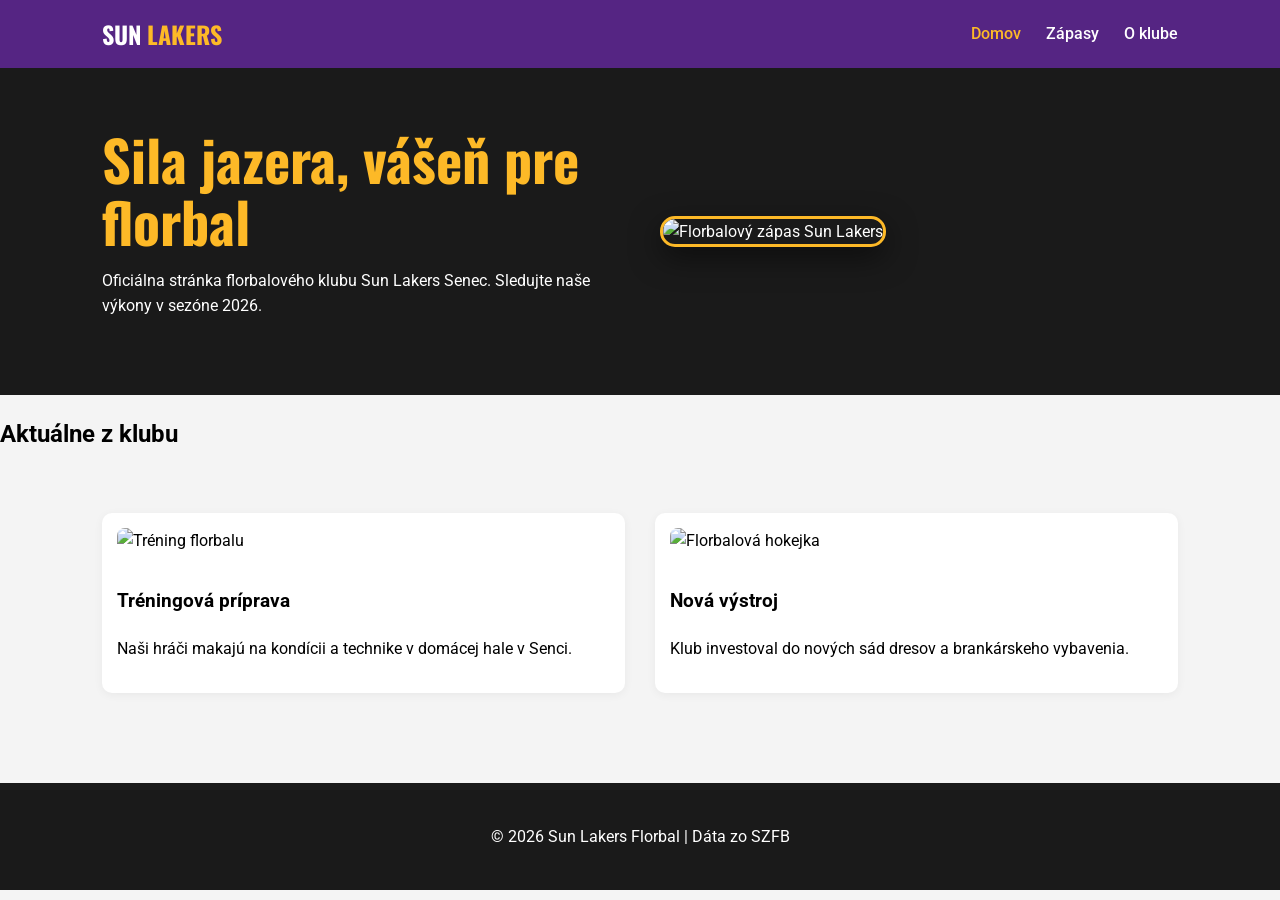
==== index.html @ 27f2896e "Add files via upload" ====
<!DOCTYPE html>
<html lang="sk">
<head>
    <meta charset="UTF-8">
    <meta name="viewport" content="width=device-width, initial-scale=1.0">
    <title>Sun Lakers - Florbalový klub</title>
    <link rel="stylesheet" href="style.css">
    <link href="https://fonts.googleapis.com/css2?family=Oswald:wght@500;700&family=Roboto:wght@300;400;700&display=swap" rel="stylesheet">
</head>
<body>
    <nav>
        <div class="logo">SUN <span>LAKERS</span></div>
        <ul>
            <li><a href="index.html" class="active">Domov</a></li>
            <li><a href="zapasy.html">Zápasy</a></li>
            <li><a href="klub.html">O klube</a></li>
        </ul>
    </nav>

    <header class="hero">
        <div class="hero-content-wrapper">
            <div class="hero-text">
                <h1>Sila jazera, vášeň pre florbal</h1>
                <p>Oficiálna stránka florbalového klubu Sun Lakers Senec. Sledujte naše výkony v sezóne 2026.</p>
            </div>
            <div class="hero-image-main">
                <img src="https://images.unsplash.com/photo-1544698310-74ea9d1c8288?auto=format&fit=crop&q=80&w=800" alt="Florbalový zápas Sun Lakers">
            </div>
        </div>
    </header>

    <section class="news-preview">
        <h2>Aktuálne z klubu</h2>
        <div class="news-grid">
            <div class="news-item">
                <img src="https://images.unsplash.com/photo-1580748141549-71748d60bdc9?auto=format&fit=crop&q=80&w=400" alt="Tréning florbalu">
                <h3>Tréningová príprava</h3>
                <p>Naši hráči makajú na kondícii a technike v domácej hale v Senci.</p>
            </div>
            <div class="news-item">
                <img src="https://images.unsplash.com/photo-1511067007398-7e4b90cfa4bc?auto=format&fit=crop&q=80&w=400" alt="Florbalová hokejka">
                <h3>Nová výstroj</h3>
                <p>Klub investoval do nových sád dresov a brankárskeho vybavenia.</p>
            </div>
        </div>
    </section>

    <footer>
        <p>&copy; 2026 Sun Lakers Florbal | Dáta zo SZFB</p>
    </footer>
</body>
</html>
---- style.css ----
:root {
    --primary: #fdb927;
    --secondary: #552583;
    --dark: #1a1a1a;
    --white: #ffffff;
    --gray: #f4f4f4;
}

* {
    box-sizing: border-box;
}

body {
    font-family: 'Roboto', sans-serif;
    margin: 0;
    background: var(--gray);
    line-height: 1.6;
}

/* Navigácia */
nav {
    background: var(--secondary);
    display: flex;
    justify-content: space-between;
    align-items: center;
    padding: 15px 8%;
    position: sticky;
    top: 0;
    z-index: 1000;
}

.logo {
    font-family: 'Oswald', sans-serif;
    font-size: 24px;
    color: white;
    font-weight: 700;
}

.logo span {
    color: var(--primary);
}

nav ul {
    list-style: none;
    display: flex;
    padding: 0;
    margin: 0;
}

nav ul li {
    margin-left: 25px;
}

nav ul li a {
    color: white;
    text-decoration: none;
    font-weight: 500;
    transition: 0.3s;
}

nav ul li a:hover,
nav ul li a.active {
    color: var(--primary);
}

/* Hero Sekcia */
.hero {
    background: var(--dark);
    color: white;
    padding: 60px 8%;
}

.hero-content-wrapper {
    display: flex;
    align-items: center;
    justify-content: space-between;
    gap: 40px;
    max-width: 1200px;
    margin: auto;
}

.hero-text {
    flex: 1;
}

.hero-text h1 {
    font-family: 'Oswald', sans-serif;
    font-size: 3.5rem;
    color: var(--primary);
    margin: 0;
    line-height: 1.1;
}

.hero-image-main {
    flex: 1;
}

.hero-image-main img {
    width: 100%;
    border-radius: 15px;
    border: 3px solid var(--primary);
    box-shadow: 0 10px 30px rgba(0, 0, 0, 0.5);
}

/* Podstránky Header */
.sub-header {
    background: var(--secondary);
    color: var(--primary);
    padding: 50px 0;
    text-align: center;
    font-family: 'Oswald', sans-serif;
}

.container {
    width: 85%;
    max-width: 1100px;
    margin: 40px auto;
}

/* O klube layout */
.about-flex {
    display: flex;
    gap: 40px;
    align-items: center;
    flex-wrap: wrap;
}

.about-text {
    flex: 1;
    min-width: 300px;
}

.about-image {
    flex: 1;
    min-width: 300px;
}

.about-image img {
    width: 100%;
    border-radius: 10px;
    box-shadow: 0 4px 15px rgba(0, 0, 0, 0.1);
}

/* Tabuľka */
.table-responsive {
    background: white;
    border-radius: 10px;
    padding: 20px;
    box-shadow: 0 5px 15px rgba(0, 0, 0, 0.1);
    overflow-x: auto;
}

table {
    width: 100%;
    border-collapse: collapse;
}

th {
    text-align: left;
    padding: 15px;
    border-bottom: 2px solid var(--secondary);
    color: var(--secondary);
}

td {
    padding: 15px;
    border-bottom: 1px solid #ddd;
}

/* Novinky */
.news-grid {
    display: grid;
    grid-template-columns: repeat(auto-fit, minmax(300px, 1fr));
    gap: 30px;
    padding: 40px 8%;
}

.news-item {
    background: white;
    padding: 15px;
    border-radius: 10px;
    box-shadow: 0 2px 10px rgba(0, 0, 0, 0.05);
}

.news-item img {
    width: 100%;
    border-radius: 8px;
    margin-bottom: 15px;
}

footer {
    background: var(--dark);
    color: white;
    text-align: center;
    padding: 25px;
    margin-top: 50px;
}

@media (max-width: 768px) {
    .hero-content-wrapper {
        flex-direction: column;
        text-align: center;
    }

    .hero-text h1 {
        font-size: 2.5rem;
    }
}
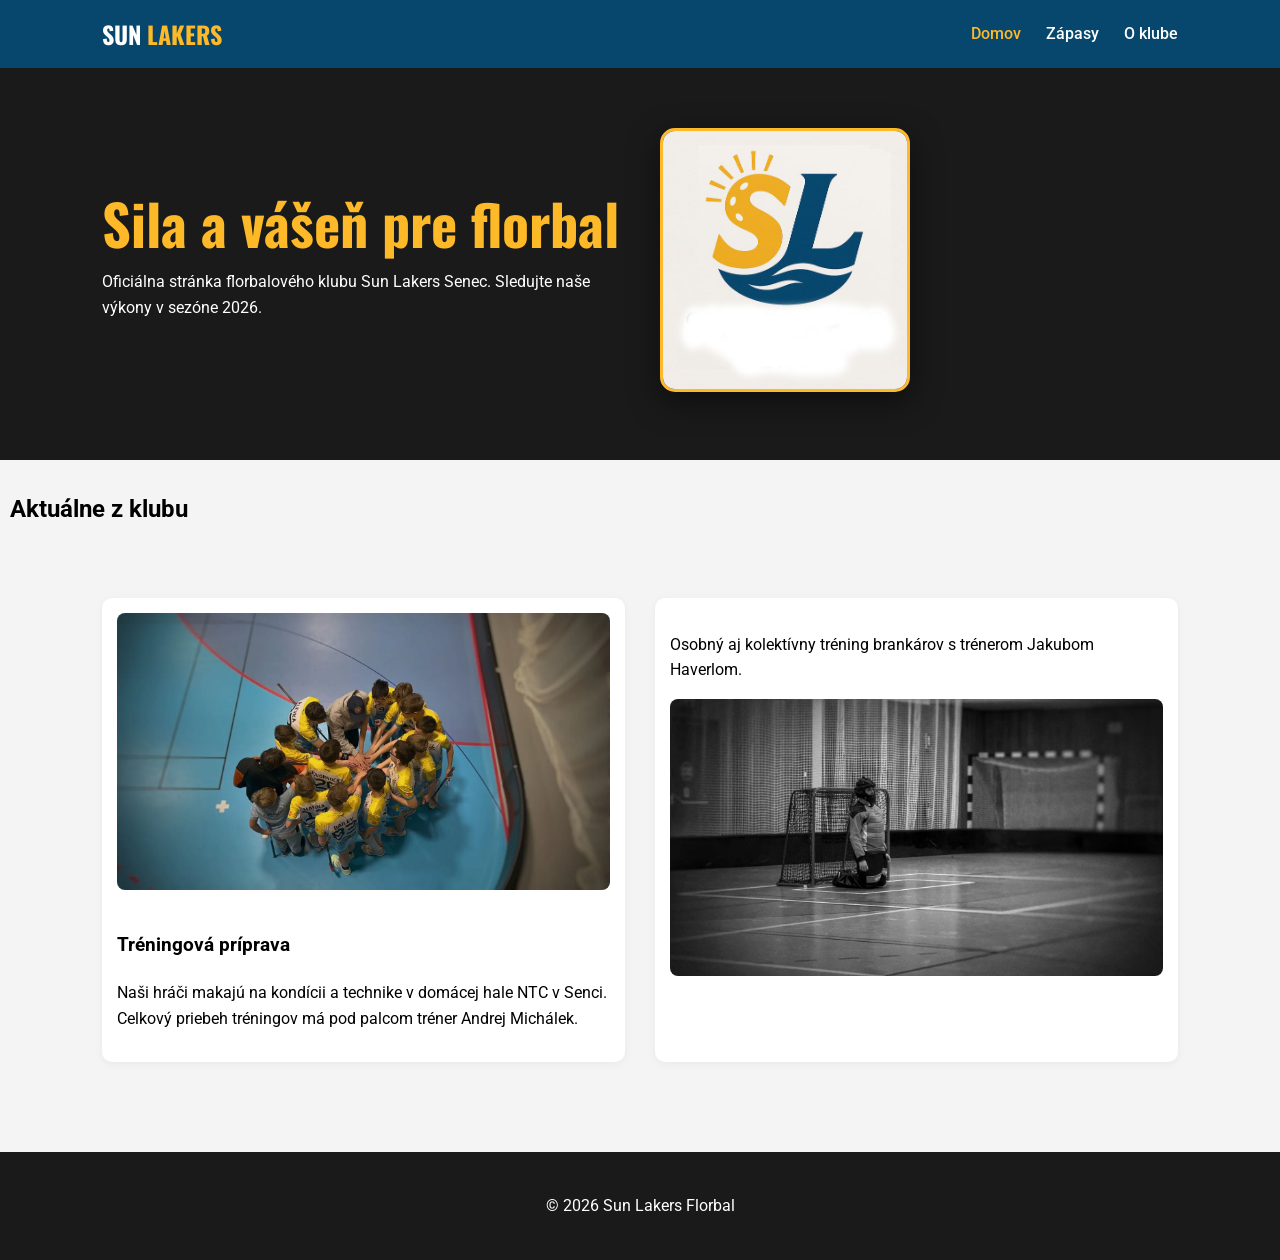
==== commit 1bb90624: "Add files via upload" ====
--- a/index.html
+++ b/index.html
@@ -20,33 +20,38 @@
     <header class="hero">
         <div class="hero-content-wrapper">
             <div class="hero-text">
-                <h1>Sila jazera, vášeň pre florbal</h1>
+                <h1>Sila a vášeň pre florbal</h1>
                 <p>Oficiálna stránka florbalového klubu Sun Lakers Senec. Sledujte naše výkony v sezóne 2026.</p>
             </div>
             <div class="hero-image-main">
-                <img src="https://images.unsplash.com/photo-1544698310-74ea9d1c8288?auto=format&fit=crop&q=80&w=800" alt="Florbalový zápas Sun Lakers">
+                
+                <img id="mojeLogo" class="logo" src="img/logo.png" alt="Florbalový zápas Sun Lakers">
             </div>
         </div>
     </header>
 
     <section class="news-preview">
-        <h2>Aktuálne z klubu</h2>
+        <h2 class="h_2">Aktuálne z klubu</h2>
         <div class="news-grid">
             <div class="news-item">
-                <img src="https://images.unsplash.com/photo-1580748141549-71748d60bdc9?auto=format&fit=crop&q=80&w=400" alt="Tréning florbalu">
+                <img id="obrazokSlider" src="img/img_1.jpg" alt="Tréning florbalu">
                 <h3>Tréningová príprava</h3>
-                <p>Naši hráči makajú na kondícii a technike v domácej hale v Senci.</p>
+                <p>Naši hráči makajú na kondícii a technike v domácej hale NTC v Senci. Celkový priebeh tréningov má pod palcom tréner Andrej Michálek.</p>
             </div>
             <div class="news-item">
-                <img src="https://images.unsplash.com/photo-1511067007398-7e4b90cfa4bc?auto=format&fit=crop&q=80&w=400" alt="Florbalová hokejka">
-                <h3>Nová výstroj</h3>
-                <p>Klub investoval do nových sád dresov a brankárskeho vybavenia.</p>
+                <h3></h3>
+                <p>Osobný aj kolektívny tréning brankárov s trénerom Jakubom Haverlom.</p>
+                <img src="img/img_7 .jpg" alt="Florbalová hokejka">
+
             </div>
         </div>
     </section>
 
     <footer>
-        <p>&copy; 2026 Sun Lakers Florbal | Dáta zo SZFB</p>
+        <p>&copy; 2026 Sun Lakers Florbal</p>
     </footer>
+<script src="script.js"></script>
 </body>
+</body>
+
 </html>
--- a/style.css
+++ b/style.css
@@ -1,6 +1,6 @@
 :root {
     --primary: #fdb927;
-    --secondary: #552583;
+    --secondary: #07476d;
     --dark: #1a1a1a;
     --white: #ffffff;
     --gray: #f4f4f4;
@@ -102,7 +102,6 @@
     box-shadow: 0 10px 30px rgba(0, 0, 0, 0.5);
 }
 
-/* Podstránky Header */
 .sub-header {
     background: var(--secondary);
     color: var(--primary);
@@ -117,7 +116,6 @@
     margin: 40px auto;
 }
 
-/* O klube layout */
 .about-flex {
     display: flex;
     gap: 40px;
@@ -141,7 +139,6 @@
     box-shadow: 0 4px 15px rgba(0, 0, 0, 0.1);
 }
 
-/* Tabuľka */
 .table-responsive {
     background: white;
     border-radius: 10px;
@@ -167,7 +164,6 @@
     border-bottom: 1px solid #ddd;
 }
 
-/* Novinky */
 .news-grid {
     display: grid;
     grid-template-columns: repeat(auto-fit, minmax(300px, 1fr));
@@ -205,4 +201,21 @@
     .hero-text h1 {
         font-size: 2.5rem;
     }
+}
+.logo{
+    max-width: 250px;
+    width: 100%;
+    height: auto;
+}
+.h_2{
+    padding: 10px;
+}
+
+#obrazokSlider {
+    transition: opacity 0.3s ease-in-out;
+    opacity: 1;
+}
+
+#obrazokSlider.hidden {
+    opacity: 0;
 }
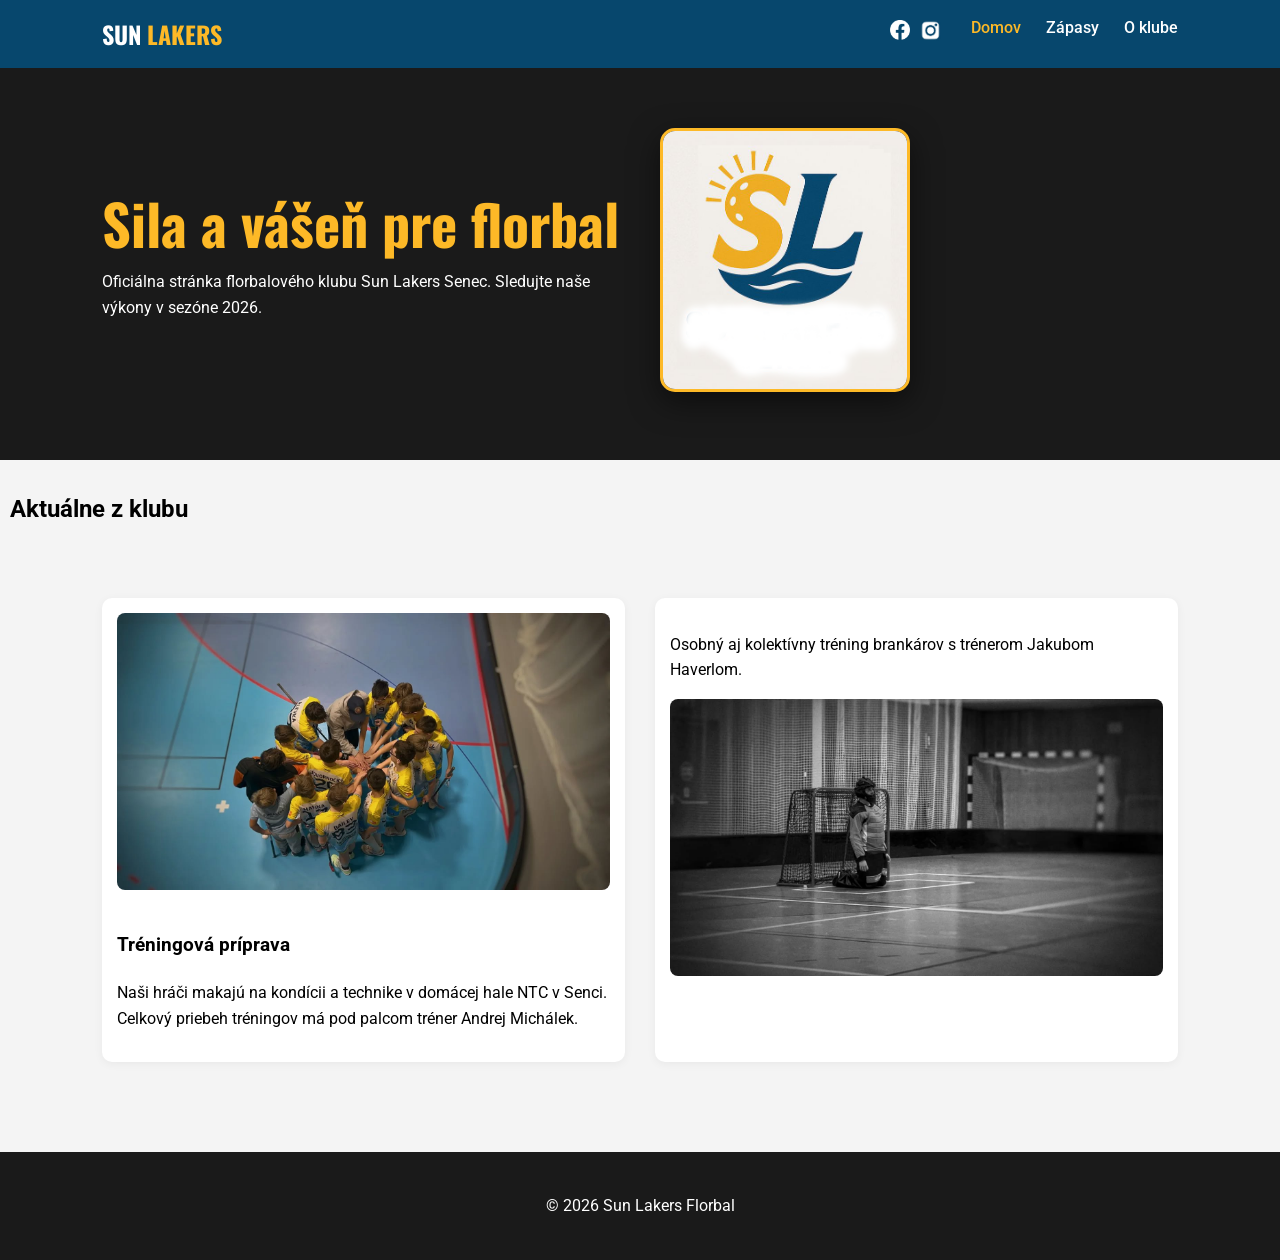
==== commit b2fed09e: "Add files via upload" ====
--- a/index.html
+++ b/index.html
@@ -11,6 +11,12 @@
     <nav>
         <div class="logo">SUN <span>LAKERS</span></div>
         <ul>
+            <a href="https://www.facebook.com/profile.php?id=61566268341693" target="_blank" class="face">
+                <img src="img/facebook_.png" alt="face" class="pic_1">
+            </a>
+            <a href="https://www.instagram.com/sunlakers_senec/?__pwa=1" target="_blank" class="ig">
+                <img src="img/instagram_.png" alt="Instagram" class="pic_2">
+            </a>
             <li><a href="index.html" class="active">Domov</a></li>
             <li><a href="zapasy.html">Zápasy</a></li>
             <li><a href="klub.html">O klube</a></li>
@@ -25,7 +31,7 @@
             </div>
             <div class="hero-image-main">
                 
-                <img id="mojeLogo" class="logo" src="img/logo.png" alt="Florbalový zápas Sun Lakers">
+                <img id="mojeLogo" class="logo_" src="img/logo.png" alt="Florbalový zápas Sun Lakers">
             </div>
         </div>
     </header>
--- a/style.css
+++ b/style.css
@@ -17,7 +17,6 @@
     line-height: 1.6;
 }
 
-/* Navigácia */
 nav {
     background: var(--secondary);
     display: flex;
@@ -63,7 +62,6 @@
     color: var(--primary);
 }
 
-/* Hero Sekcia */
 .hero {
     background: var(--dark);
     color: white;
@@ -202,7 +200,7 @@
         font-size: 2.5rem;
     }
 }
-.logo{
+.logo_{
     max-width: 250px;
     width: 100%;
     height: auto;
@@ -218,4 +216,12 @@
 
 #obrazokSlider.hidden {
     opacity: 0;
+}
+.pic_1{
+    width: 20px;
+    margin: 5px;
+}
+.pic_2{
+    width: 21px;
+    margin: 5px;
 }
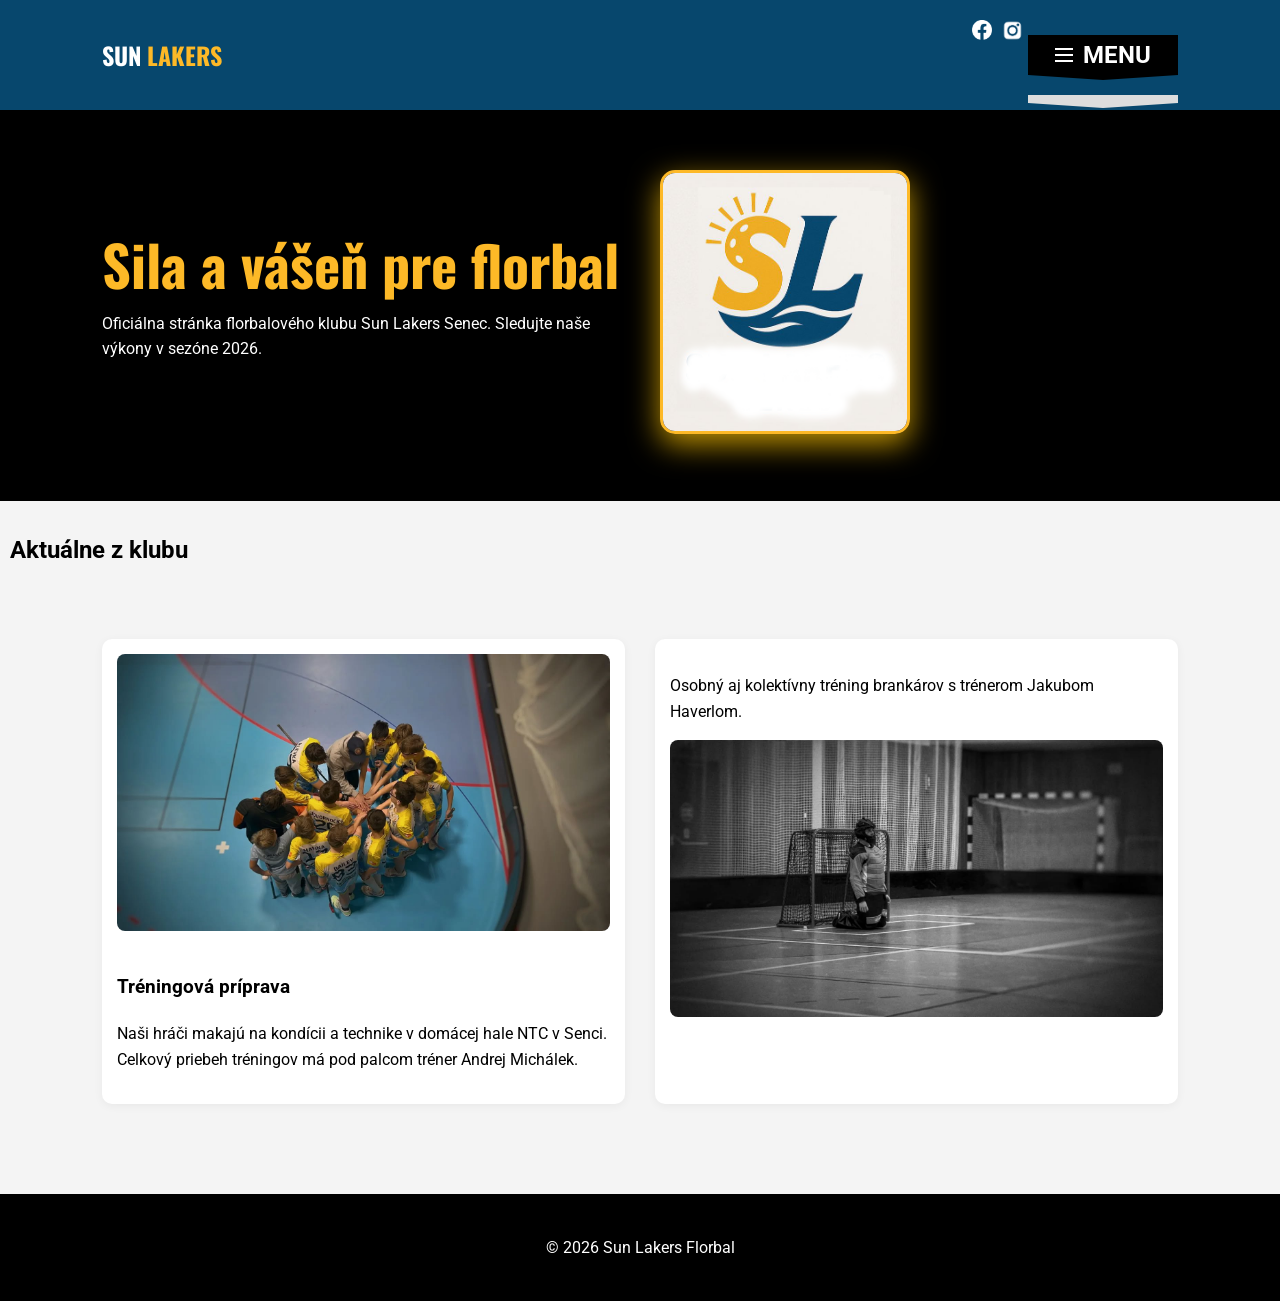
==== commit 18e74a69: "Add files via upload" ====
--- a/index.html
+++ b/index.html
@@ -17,9 +17,22 @@
             <a href="https://www.instagram.com/sunlakers_senec/?__pwa=1" target="_blank" class="ig">
                 <img src="img/instagram_.png" alt="Instagram" class="pic_2">
             </a>
+        <div class="menu__">
+            <div class="menu">
+                <h2 class="menu-title">
+                    <span class="hamburger"></span>
+                    Menu
+                </h2>
+                <ul class="menu-dropdown">
             <li><a href="index.html" class="active">Domov</a></li>
             <li><a href="zapasy.html">Zápasy</a></li>
-            <li><a href="klub.html">O klube</a></li>
+            <li><a href="nabor.html">Nábor</a></li>
+            <li><a href="2_per.html">2% z dane</a></li>
+            <li><a href="https://clubzone.sk/dashboard" >ClubZone</a></li>
+                </ul>
+            </div>
+        </div>            
+
         </ul>
     </nav>
 
@@ -58,6 +71,4 @@
     </footer>
 <script src="script.js"></script>
 </body>
-</body>
-
-</html>+</body>
--- a/style.css
+++ b/style.css
@@ -1,7 +1,7 @@
 :root {
     --primary: #fdb927;
     --secondary: #07476d;
-    --dark: #1a1a1a;
+    --dark: #000000;
     --white: #ffffff;
     --gray: #f4f4f4;
 }
@@ -97,7 +97,7 @@
     width: 100%;
     border-radius: 15px;
     border: 3px solid var(--primary);
-    box-shadow: 0 10px 30px rgba(0, 0, 0, 0.5);
+    box-shadow: 0 10px 30px rgba(252, 194, 3, 0.753);
 }
 
 .sub-header {
@@ -119,6 +119,8 @@
     gap: 40px;
     align-items: center;
     flex-wrap: wrap;
+    flex-direction: column;
+    
 }
 
 .about-text {
@@ -129,6 +131,8 @@
 .about-image {
     flex: 1;
     min-width: 300px;
+    max-width: 70%;
+    height: auto;
 }
 
 .about-image img {
@@ -224,4 +228,248 @@
 .pic_2{
     width: 21px;
     margin: 5px;
+}
+        .body_ {
+            margin: 0;
+            padding: 0;
+            height: 100vh;
+            display: flex;
+            flex-direction: column;
+            justify-content: center;
+            align-items: center;
+            font-family: 'Segoe UI', Tahoma, Geneva, Verdana, sans-serif;
+            background-image: url(img/stock-photo-low-key-photography-of-a-shooting-floorball-player-1071855230.jpg);
+
+        }
+
+        .container_{
+            display: flex;
+            gap: 30px;
+            flex-direction: column;
+        }
+
+        .btn {
+            padding: 20px 40px;
+            font-size: 1.2rem;
+            font-weight: bold;
+            text-transform: uppercase;
+            border: none;
+            cursor: pointer;
+            color: rgb(0, 0, 0);
+            box-shadow: 0 30px 20px rgba(0,0,0,0.15);
+            transition: all 0.3s ease;
+            outline: none;
+            border: #000 1px solid;
+        }
+        .starsi:hover {
+            background: #001369;
+            transform: translateY(-5px);
+            box-shadow: 0 15px 25px rgba(0,0,0,0.25);
+            border-radius: 50px; 
+        }
+
+        .mladsi:hover {
+            background: #1900f7;
+            transform: translateY(-5px);
+            box-shadow: 0 15px 25px rgba(0,0,0,0.25);
+            border-radius: 50px; 
+        }
+        .naj_mladsi:hover {
+            background: #008cff;
+            transform: translateY(-5px);
+            box-shadow: 0 15px 25px rgba(0,0,0,0.25);
+            border-radius: 50px; 
+        }
+
+        .btn:active {
+            transform: translateY(0);
+        }
+        .btn:hover{
+            color: #fff
+        }
+a {
+  text-decoration: none;
+  color: inherit;
+  display: block;
+}
+.h_1{
+    margin: 40px;
+    display: flex;
+    justify-content: center;
+}
+.nabor{
+    display: flex;
+    margin-left: 20%;
+    max-width: 60%;
+    height: auto;
+}
+.menu {
+  position: relative;
+  cursor: pointer;
+  display: inline-block;
+}
+
+.menu-title {
+  display: flex;
+  justify-content: center;
+  align-items: center;
+  width: 150px;
+  height: 40px;
+  background: #000;
+  text-align: center;
+  color: #ffffff;
+  font-weight: bold;
+  text-transform: uppercase;
+  transition: 0.3s background-color;
+  position: relative;
+}
+
+.menu-title:before {
+  content: "";
+  position: absolute;
+  top: 100%;
+  left: 0;
+  right: 0;
+  margin: 0 auto;
+  width: 0;
+  height: 0;
+  border-top: 5px solid #000;
+  border-left: 75px solid transparent;
+  border-right: 75px solid transparent;
+  z-index: 101;
+  transition: 0.2s 0.2s border-top-width ease-out, 0.3s border-top-color;
+}
+
+.menu-title:hover {
+  background: #000;
+}
+
+.menu-title:hover:before {
+  border-top-color: #000;
+}
+
+.menu:hover > .menu-title:before {
+  border-top-width: 0;
+}
+
+
+.menu-title:after {
+  content: "";
+  position: absolute;
+  bottom: 0;
+  left: 0;
+  right: 0;
+  margin: 0 auto;
+  width: 0;
+  height: 0;
+  border-left: 75px solid transparent;
+  border-right: 75px solid transparent;
+  border-bottom: 0 solid #ebebeb;
+  z-index: 101;
+  transition: 0.2s border-bottom-width ease-in;
+}
+
+.menu:hover > .menu-title:after {
+  border-bottom-width: 5px;
+}
+
+.menu-dropdown {
+  min-width: 100%;
+  position: absolute;
+  right: 0; 
+  left: auto;
+  background: #ebebeb;
+  z-index: 100;
+  transition: 0.5s padding, 0.5s background-color;
+  padding: 15px 0;
+}
+
+.menu-dropdown:after {
+  content: "";
+  position: absolute;
+  top: 100%;
+  left: 0;
+  right: 0;
+  margin: 0 auto;
+  width: 0;
+  height: 0;
+  border-top: 5px solid #ebebeb;
+  border-left: 75px solid transparent;
+  border-right: 75px solid transparent;
+  z-index: 101;
+  transition: 0.5s border-top-color;
+}
+
+.menu:not(:hover) > .menu-dropdown {
+  padding: 4px 0;
+  background: #dddddd;
+  z-index: 99;
+}
+
+.menu:not(:hover) > .menu-dropdown:after {
+  border-top-color: #dddddd;
+}
+
+.menu-dropdown > li {
+  overflow: hidden;
+  height: 30px;
+  padding: 5px 15px;
+  white-space: nowrap;
+  transition: 0.5s all cubic-bezier(0.73, 0.32, 0.34, 1.5);
+}
+
+.menu-dropdown > li:hover {
+  background: rgba(0, 0, 0, 0.1);
+}
+
+.menu:not(:hover) > .menu-dropdown > li {
+  visibility: hidden;
+  height: 0;
+  padding-top: 0;
+  padding-bottom: 0;
+  color: rgba(0, 0, 0, 0);
+}
+.menu__{
+    width: fit-content;
+}
+.hamburger {
+  width: 18px;
+  height: 2px;
+  background: #fff;
+  display: block;
+  position: relative;
+  margin-right: 10px;
+}
+
+.hamburger:before,
+.hamburger:after {
+  content: "";
+  width: 18px;
+  height: 2px;
+  background: #fff;
+  position: absolute;
+  left: 0;
+}
+
+.hamburger:before {
+  top: -6px;
+}
+
+.hamburger:after {
+  bottom: -6px;
+}
+.menu-dropdown li a {
+    display: block;
+    width: 100%;
+    height: 100%;
+    color: inherit;
+    text-decoration: none;
+}
+.menu-dropdown {
+    display: block;
+}
+
+.menu-dropdown > li {
+    display: block;
+    width: 100%;
 }
